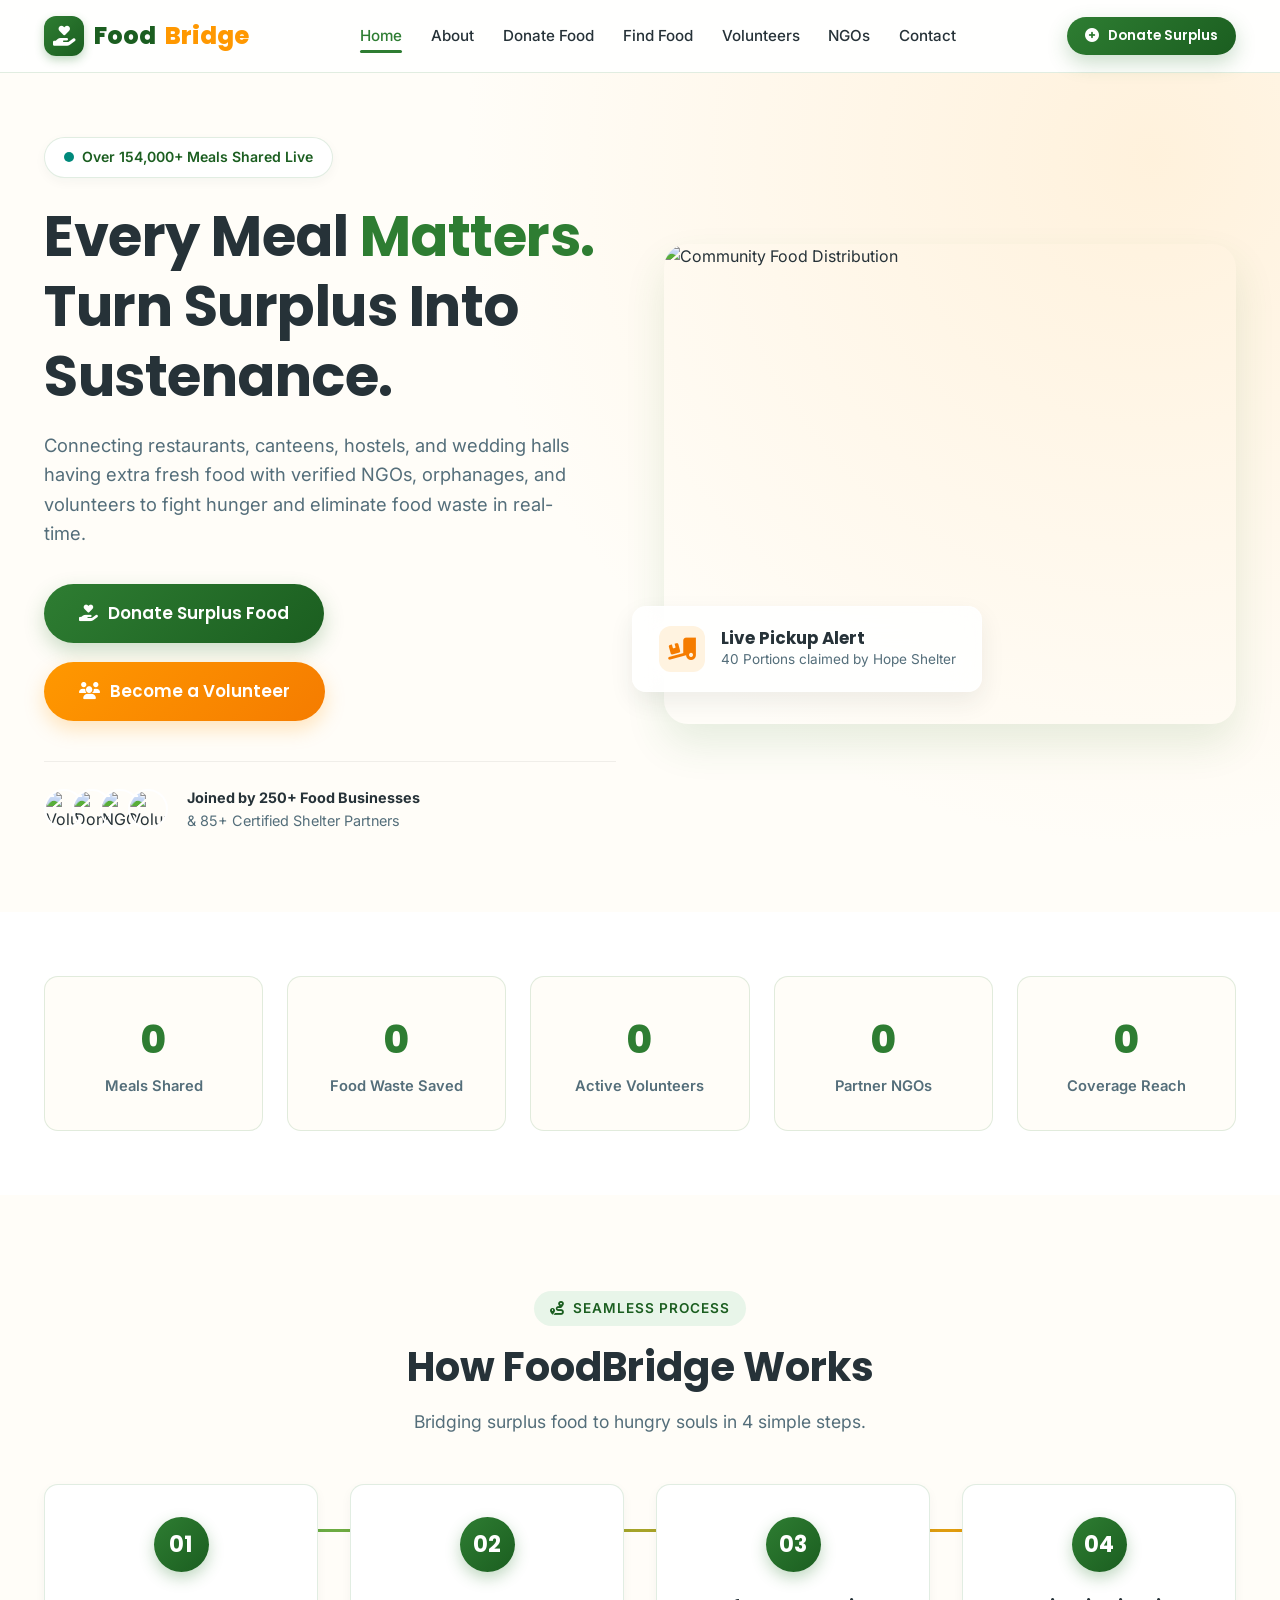
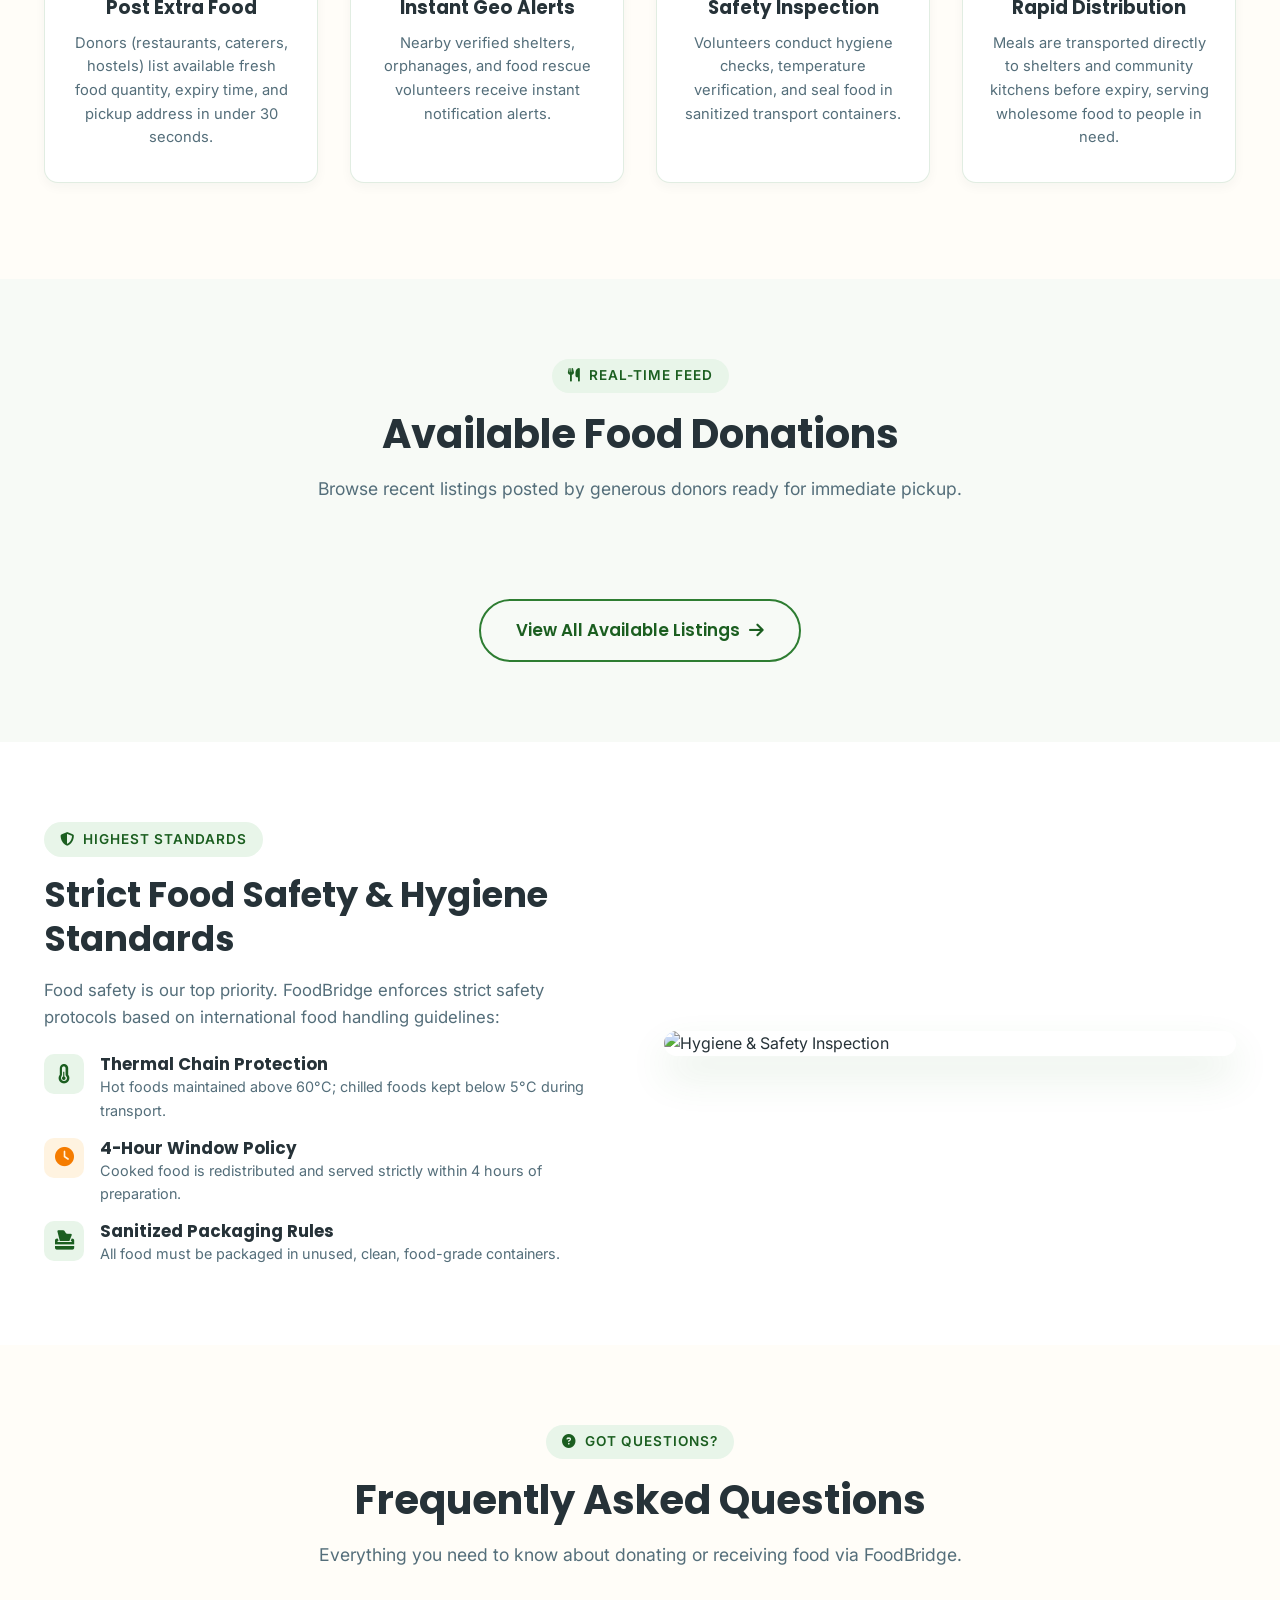
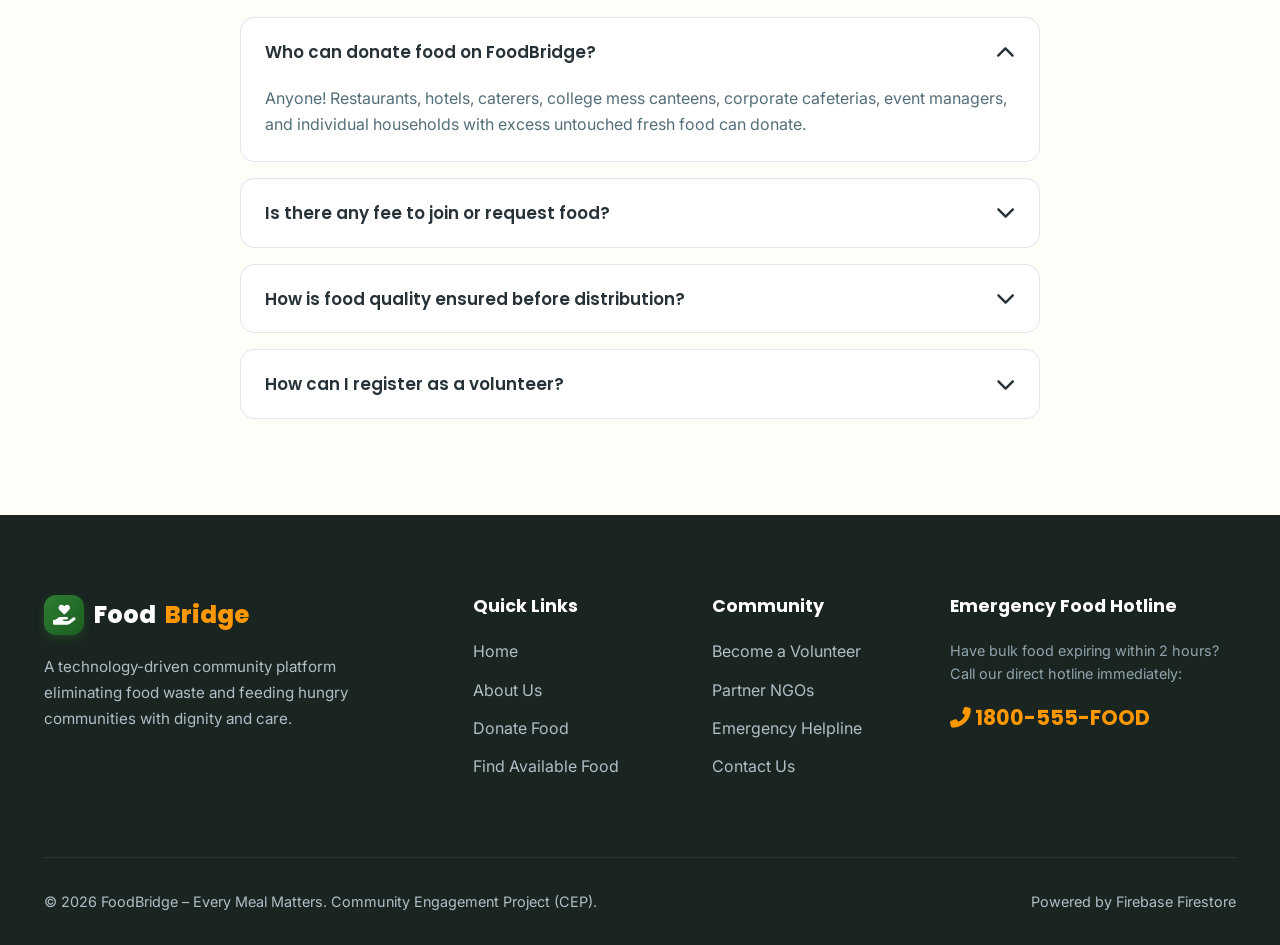
==== index.html @ dc54fd7d "Add files via upload" ====
<!DOCTYPE html>
<html lang="en">
<head>
  <meta charset="UTF-8">
  <meta name="viewport" content="width=device-width, initial-scale=1.0">
  <title>FoodBridge – Every Meal Matters | Surplus Food Redistribution</title>
  <meta name="description" content="FoodBridge connects restaurants, hostels, event hosts, and individuals having extra fresh food with NGOs, shelters, and volunteers to eliminate hunger and reduce food waste.">
  
  <!-- Google Fonts & FontAwesome -->
  <link rel="preconnect" href="https://fonts.googleapis.com">
  <link rel="preconnect" href="https://fonts.gstatic.com" crossorigin>
  <link href="https://fonts.googleapis.com/css2?family=Inter:wght@400;500;600;700&family=Poppins:wght@600;700;800&display=swap" rel="stylesheet">
  <link rel="stylesheet" href="https://cdnjs.cloudflare.com/ajax/libs/font-awesome/6.4.0/css/all.min.css">
  
  <!-- Custom Stylesheet -->
  <link rel="stylesheet" href="style.css">
</head>
<body>

  <!-- NAVIGATION BAR -->
  <header class="navbar">
    <div class="container">
      <a href="index.html" class="logo">
        <div class="logo-icon"><i class="fas fa-hand-holding-heart"></i></div>
        Food<span>Bridge</span>
      </a>

      <nav class="nav-links" id="navLinks">
        <a href="index.html" class="nav-link active">Home</a>
        <a href="about.html" class="nav-link">About</a>
        <a href="donate.html" class="nav-link">Donate Food</a>
        <a href="findfood.html" class="nav-link">Find Food</a>
        <a href="volunteer.html" class="nav-link">Volunteers</a>
        <a href="ngo.html" class="nav-link">NGOs</a>
        <a href="contact.html" class="nav-link">Contact</a>
      </nav>

      <div class="nav-actions">
        <a href="donate.html" class="btn btn-primary btn-sm">
          <i class="fas fa-plus-circle"></i> Donate Surplus
        </a>
        <button class="mobile-toggle" id="mobileToggle" aria-label="Toggle Menu">
          <i class="fas fa-bars"></i>
        </button>
      </div>
    </div>
  </header>

  <!-- HERO SECTION -->
  <section class="hero">
    <div class="container">
      <div class="hero-grid">
        <div class="hero-content">
          <div class="hero-badge">
            <span class="pulse-dot"></span> Over 154,000+ Meals Shared Live
          </div>
          <h1 class="hero-title">Every Meal <span class="highlight-text">Matters.</span> Turn Surplus Into Sustenance.</h1>
          <p class="hero-description">
            Connecting restaurants, canteens, hostels, and wedding halls having extra fresh food with verified NGOs, orphanages, and volunteers to fight hunger and eliminate food waste in real-time.
          </p>
          <div class="hero-ctas">
            <a href="donate.html" class="btn btn-primary btn-lg">
              <i class="fas fa-hand-holding-heart"></i> Donate Surplus Food
            </a>
            <a href="volunteer.html" class="btn btn-secondary btn-lg">
              <i class="fas fa-users"></i> Become a Volunteer
            </a>
          </div>
          <div class="hero-trust">
            <div class="avatar-group">
              <img src="https://images.unsplash.com/photo-1534528741775-53994a69daeb?auto=format&fit=crop&w=120&q=80" alt="Volunteer">
              <img src="https://images.unsplash.com/photo-1507003211169-0a1dd7228f2d?auto=format&fit=crop&w=120&q=80" alt="Donor">
              <img src="https://images.unsplash.com/photo-1494790108377-be9c29b29330?auto=format&fit=crop&w=120&q=80" alt="NGO Lead">
              <img src="https://images.unsplash.com/photo-1500648767791-00dcc994a43e?auto=format&fit=crop&w=120&q=80" alt="Volunteer">
            </div>
            <div class="hero-trust-text">
              <strong>Joined by 250+ Food Businesses</strong><br>
              &amp; 85+ Certified Shelter Partners
            </div>
          </div>
        </div>

        <div class="hero-image-wrapper">
          <div class="hero-image-card">
            <img src="https://images.unsplash.com/photo-1488521787991-ed7bbaae773c?auto=format&fit=crop&w=800&q=80" alt="Community Food Distribution">
          </div>
          <div class="floating-impact-card">
            <div class="floating-icon">
              <i class="fas fa-truck-loading"></i>
            </div>
            <div>
              <h4 style="font-size: 1.05rem; color: var(--text-main);">Live Pickup Alert</h4>
              <p style="font-size: 0.85rem; color: var(--text-muted);">40 Portions claimed by Hope Shelter</p>
            </div>
          </div>
        </div>
      </div>
    </div>
  </section>

  <!-- IMPACT DASHBOARD (ANIMATED STATS) -->
  <section class="stats-section">
    <div class="container">
      <div class="stats-grid">
        <div class="stat-card">
          <div class="stat-number" data-target="154200" data-suffix="+">0</div>
          <div class="stat-label">Meals Shared</div>
        </div>
        <div class="stat-card">
          <div class="stat-number" data-target="42" data-suffix=" Tons">0</div>
          <div class="stat-label">Food Waste Saved</div>
        </div>
        <div class="stat-card">
          <div class="stat-number" data-target="1280" data-suffix="+">0</div>
          <div class="stat-label">Active Volunteers</div>
        </div>
        <div class="stat-card">
          <div class="stat-number" data-target="85" data-suffix="+">0</div>
          <div class="stat-label">Partner NGOs</div>
        </div>
        <div class="stat-card">
          <div class="stat-number" data-target="18" data-suffix=" Cities">0</div>
          <div class="stat-label">Coverage Reach</div>
        </div>
      </div>
    </div>
  </section>

  <!-- HOW IT WORKS TIMELINE -->
  <section class="how-it-works">
    <div class="container">
      <div class="text-center">
        <span class="section-tag"><i class="fas fa-route"></i> Seamless Process</span>
        <h2 class="section-title">How FoodBridge Works</h2>
        <p class="section-subtitle">Bridging surplus food to hungry souls in 4 simple steps.</p>
      </div>

      <div class="timeline-grid">
        <div class="timeline-step">
          <div class="step-number">01</div>
          <h3 class="step-title">Post Extra Food</h3>
          <p class="step-desc">Donors (restaurants, caterers, hostels) list available fresh food quantity, expiry time, and pickup address in under 30 seconds.</p>
        </div>

        <div class="timeline-step">
          <div class="step-number">02</div>
          <h3 class="step-title">Instant Geo Alerts</h3>
          <p class="step-desc">Nearby verified shelters, orphanages, and food rescue volunteers receive instant notification alerts.</p>
        </div>

        <div class="timeline-step">
          <div class="step-number">03</div>
          <h3 class="step-title">Safety Inspection</h3>
          <p class="step-desc">Volunteers conduct hygiene checks, temperature verification, and seal food in sanitized transport containers.</p>
        </div>

        <div class="timeline-step">
          <div class="step-number">04</div>
          <h3 class="step-title">Rapid Distribution</h3>
          <p class="step-desc">Meals are transported directly to shelters and community kitchens before expiry, serving wholesome food to people in need.</p>
        </div>
      </div>
    </div>
  </section>

  <!-- LIVE AVAILABLE DONATIONS BOARD -->
  <section class="donations-section">
    <div class="container">
      <div class="text-center">
        <span class="section-tag"><i class="fas fa-utensils"></i> Real-time Feed</span>
        <h2 class="section-title">Available Food Donations</h2>
        <p class="section-subtitle">Browse recent listings posted by generous donors ready for immediate pickup.</p>
      </div>

      <div class="cards-grid" id="foodCardsContainer">
        <!-- Rendered dynamically by script.js via Firebase Firestore -->
      </div>

      <div class="text-center" style="margin-top: 3rem;">
        <a href="findfood.html" class="btn btn-outline btn-lg">
          View All Available Listings <i class="fas fa-arrow-right"></i>
        </a>
      </div>
    </div>
  </section>

  <!-- FOOD SAFETY & QUALITY GUARANTEE -->
  <section style="padding: 5rem 0; background: white;">
    <div class="container">
      <div class="hero-grid" style="align-items: center;">
        <div>
          <span class="section-tag"><i class="fas fa-shield-alt"></i> Highest Standards</span>
          <h2 class="section-title" style="font-size: 2.2rem;">Strict Food Safety &amp; Hygiene Standards</h2>
          <p style="color: var(--text-muted); margin-bottom: 1.5rem; font-size: 1.05rem;">
            Food safety is our top priority. FoodBridge enforces strict safety protocols based on international food handling guidelines:
          </p>

          <div style="display: flex; flex-direction: column; gap: 1rem;">
            <div style="display: flex; gap: 1rem; align-items: flex-start;">
              <div style="width: 40px; height: 40px; background: var(--primary-subtle); color: var(--primary-dark); border-radius: 10px; display: flex; align-items: center; justify-content: center; font-size: 1.2rem; flex-shrink: 0;">
                <i class="fas fa-thermometer-half"></i>
              </div>
              <div>
                <h4 style="font-size: 1.05rem;">Thermal Chain Protection</h4>
                <p style="font-size: 0.9rem; color: var(--text-muted);">Hot foods maintained above 60°C; chilled foods kept below 5°C during transport.</p>
              </div>
            </div>

            <div style="display: flex; gap: 1rem; align-items: flex-start;">
              <div style="width: 40px; height: 40px; background: var(--secondary-light); color: var(--secondary-dark); border-radius: 10px; display: flex; align-items: center; justify-content: center; font-size: 1.2rem; flex-shrink: 0;">
                <i class="fas fa-clock"></i>
              </div>
              <div>
                <h4 style="font-size: 1.05rem;">4-Hour Window Policy</h4>
                <p style="font-size: 0.9rem; color: var(--text-muted);">Cooked food is redistributed and served strictly within 4 hours of preparation.</p>
              </div>
            </div>

            <div style="display: flex; gap: 1rem; align-items: flex-start;">
              <div style="width: 40px; height: 40px; background: var(--primary-subtle); color: var(--primary-dark); border-radius: 10px; display: flex; align-items: center; justify-content: center; font-size: 1.2rem; flex-shrink: 0;">
                <i class="fas fa-box-tissue"></i>
              </div>
              <div>
                <h4 style="font-size: 1.05rem;">Sanitized Packaging Rules</h4>
                <p style="font-size: 0.9rem; color: var(--text-muted);">All food must be packaged in unused, clean, food-grade containers.</p>
              </div>
            </div>
          </div>
        </div>

        <div>
          <img src="https://images.unsplash.com/photo-1576867757603-05b134ebc379?auto=format&fit=crop&w=700&q=80" alt="Hygiene & Safety Inspection" style="border-radius: var(--radius-lg); box-shadow: var(--shadow-lg);" />
        </div>
      </div>
    </div>
  </section>

  <!-- FAQ SECTION -->
  <section style="padding: 5rem 0; background: var(--bg-main);">
    <div class="container">
      <div class="text-center">
        <span class="section-tag"><i class="fas fa-question-circle"></i> Got Questions?</span>
        <h2 class="section-title">Frequently Asked Questions</h2>
        <p class="section-subtitle">Everything you need to know about donating or receiving food via FoodBridge.</p>
      </div>

      <div class="faq-container">
        <div class="faq-item active">
          <button class="faq-question">
            <span>Who can donate food on FoodBridge?</span>
            <i class="fas fa-chevron-down faq-icon"></i>
          </button>
          <div class="faq-answer">
            <p>Anyone! Restaurants, hotels, caterers, college mess canteens, corporate cafeterias, event managers, and individual households with excess untouched fresh food can donate.</p>
          </div>
        </div>

        <div class="faq-item">
          <button class="faq-question">
            <span>Is there any fee to join or request food?</span>
            <i class="fas fa-chevron-down faq-icon"></i>
          </button>
          <div class="faq-answer">
            <p>No. FoodBridge is a 100% free community engagement project platform dedicated to social welfare, zero waste, and hunger eradication.</p>
          </div>
        </div>

        <div class="faq-item">
          <button class="faq-question">
            <span>How is food quality ensured before distribution?</span>
            <i class="fas fa-chevron-down faq-icon"></i>
          </button>
          <div class="faq-answer">
            <p>Donors must confirm preparation time and dietary type. Our volunteer captains perform smell, visual, and temperature inspections upon pickup.</p>
          </div>
        </div>

        <div class="faq-item">
          <button class="faq-question">
            <span>How can I register as a volunteer?</span>
            <i class="fas fa-chevron-down faq-icon"></i>
          </button>
          <div class="faq-answer">
            <p>Simply navigate to our <a href="volunteer.html" style="color: var(--primary); font-weight: 600;">Volunteer Page</a>, select your area and preferred role, and fill in the quick registration form!</p>
          </div>
        </div>
      </div>
    </div>
  </section>

  <!-- FOOTER -->
  <footer class="footer">
    <div class="container">
      <div class="footer-grid">
        <div class="footer-brand">
          <a href="index.html" class="logo" style="color: white;">
            <div class="logo-icon"><i class="fas fa-hand-holding-heart"></i></div>
            Food<span style="color: var(--secondary);">Bridge</span>
          </a>
          <p class="footer-desc">
            A technology-driven community platform eliminating food waste and feeding hungry communities with dignity and care.
          </p>
        </div>

        <div>
          <h4 class="footer-title">Quick Links</h4>
          <ul class="footer-links">
            <li><a href="index.html">Home</a></li>
            <li><a href="about.html">About Us</a></li>
            <li><a href="donate.html">Donate Food</a></li>
            <li><a href="findfood.html">Find Available Food</a></li>
          </ul>
        </div>

        <div>
          <h4 class="footer-title">Community</h4>
          <ul class="footer-links">
            <li><a href="volunteer.html">Become a Volunteer</a></li>
            <li><a href="ngo.html">Partner NGOs</a></li>
            <li><a href="contact.html">Emergency Helpline</a></li>
            <li><a href="contact.html">Contact Us</a></li>
          </ul>
        </div>

        <div>
          <h4 class="footer-title">Emergency Food Hotline</h4>
          <p style="font-size: 0.9rem; color: #90A4AE; margin-bottom: 1rem;">Have bulk food expiring within 2 hours? Call our direct hotline immediately:</p>
          <a href="tel:1800555FOOD" style="font-family: 'Poppins', sans-serif; font-size: 1.3rem; font-weight: 700; color: var(--secondary);">
            <i class="fas fa-phone-alt"></i> 1800-555-FOOD
          </a>
        </div>
      </div>

      <div class="footer-bottom">
        <p>&copy; 2026 FoodBridge – Every Meal Matters. Community Engagement Project (CEP).</p>
        <p>Powered by Firebase Firestore</p>
      </div>
    </div>
  </footer>

  <!-- BACK TO TOP BUTTON -->
  <button class="back-to-top" id="backToTop" aria-label="Back to Top">
    <i class="fas fa-arrow-up"></i>
  </button>

  <!-- CLAIM MODAL -->
  <div class="modal-overlay" id="claimModal">
    <div class="modal-box">
      <button class="modal-close" onclick="closeModal('claimModal')">&times;</button>
      <div id="claimModalBody"></div>
    </div>
  </div>

  <!-- Firebase & App ES Modules -->
  <script type="module" src="script.js"></script>
</body>
</html>
---- style.css ----
/* ==========================================================================
   FoodBridge - Every Meal Matters
   Comprehensive Modern Design System & Stylesheet
   ========================================================================== */

/* --------------------------------------------------------------------------
   1. CSS VARIABLES & DESIGN TOKENS
   -------------------------------------------------------------------------- */
:root {
  /* Brand Palette */
  --primary: #2E7D32;           /* Forest Emerald Green */
  --primary-dark: #1B5E20;      /* Deep Emerald */
  --primary-light: #4CAF50;     /* Vibrant Leaf Green */
  --primary-subtle: #E8F5E9;    /* Soft Mint Tint */
  
  --secondary: #FF9800;         /* Warm Amber Orange */
  --secondary-dark: #F57C00;    /* Deep Amber */
  --secondary-light: #FFF3E0;   /* Light Peach Tint */
  
  --accent-teal: #00897B;       /* Fresh Teal Accent */
  
  /* Neutrals & Surfaces */
  --bg-main: #FFFDF8;           /* Warm Cream White */
  --surface-white: #FFFFFF;
  --surface-card: #FFFFFF;
  --surface-glass: rgba(255, 255, 255, 0.85);
  --surface-dark: #1E293B;
  
  /* Typography Colors */
  --text-main: #263238;         /* Deep Slate */
  --text-muted: #546E7A;        /* Slate Gray */
  --text-light: #90A4AE;        /* Muted Light Gray */
  --text-white: #FFFFFF;
  
  /* UI Element Borders & Shadows */
  --border-color: rgba(46, 125, 50, 0.14);
  --border-light: #E0E6ED;
  --shadow-sm: 0 4px 12px rgba(38, 50, 56, 0.04);
  --shadow-md: 0 10px 25px rgba(38, 50, 56, 0.08);
  --shadow-lg: 0 20px 40px rgba(46, 125, 50, 0.12);
  --shadow-glow: 0 0 25px rgba(76, 175, 80, 0.25);
  
  /* Layout Dimensions & Radius */
  --radius-sm: 8px;
  --radius-md: 14px;
  --radius-lg: 24px;
  --radius-pill: 999px;
  --max-width: 1240px;
  
  /* Transitions & Animation */
  --transition-fast: 0.2s cubic-bezier(0.4, 0, 0.2, 1);
  --transition-normal: 0.35s cubic-bezier(0.4, 0, 0.2, 1);
  --transition-bounce: 0.5s cubic-bezier(0.68, -0.55, 0.265, 1.55);
}

/* --------------------------------------------------------------------------
   2. GLOBAL RESET & BASE STYLES
   -------------------------------------------------------------------------- */
* {
  margin: 0;
  padding: 0;
  box-sizing: border-box;
}

html {
  scroll-behavior: smooth;
  font-size: 16px;
}

body {
  font-family: 'Inter', system-ui, -apple-system, sans-serif;
  background-color: var(--bg-main);
  color: var(--text-main);
  line-height: 1.6;
  overflow-x: hidden;
  -webkit-font-smoothing: antialiased;
}

h1, h2, h3, h4, h5, h6 {
  font-family: 'Poppins', sans-serif;
  font-weight: 700;
  line-height: 1.25;
  color: var(--text-main);
}

a {
  text-decoration: none;
  color: inherit;
  transition: var(--transition-fast);
}

img {
  max-width: 100%;
  height: auto;
  display: block;
}

ul {
  list-style: none;
}

.container {
  width: 100%;
  max-width: var(--max-width);
  margin: 0 auto;
  padding: 0 1.5rem;
}

/* --------------------------------------------------------------------------
   3. TYPOGRAPHY & UTILITIES
   -------------------------------------------------------------------------- */
.text-center { text-align: center; }
.text-left { text-align: left; }
.text-right { text-align: right; }

.section-tag {
  display: inline-flex;
  align-items: center;
  gap: 0.5rem;
  padding: 0.4rem 1rem;
  background-color: var(--primary-subtle);
  color: var(--primary-dark);
  font-size: 0.85rem;
  font-weight: 600;
  border-radius: var(--radius-pill);
  text-transform: uppercase;
  letter-spacing: 1px;
  margin-bottom: 1rem;
}

.section-title {
  font-size: 2.5rem;
  margin-bottom: 1rem;
  color: var(--text-main);
  position: relative;
}

.section-subtitle {
  font-size: 1.1rem;
  color: var(--text-muted);
  max-width: 650px;
  margin: 0 auto 3rem auto;
}

.highlight-text {
  color: var(--primary);
  position: relative;
  display: inline-block;
}

.highlight-orange {
  color: var(--secondary);
}

/* --------------------------------------------------------------------------
   4. NAVIGATION BAR (STICKY & GLASSMORPHISM)
   -------------------------------------------------------------------------- */
.navbar {
  position: sticky;
  top: 0;
  z-index: 1000;
  background: var(--surface-glass);
  backdrop-filter: blur(12px);
  -webkit-backdrop-filter: blur(12px);
  border-bottom: 1px solid var(--border-color);
  padding: 1rem 0;
  transition: var(--transition-normal);
}

.navbar .container {
  display: flex;
  align-items: center;
  justify-content: space-between;
}

.logo {
  display: flex;
  align-items: center;
  gap: 0.6rem;
  font-family: 'Poppins', sans-serif;
  font-weight: 800;
  font-size: 1.5rem;
  color: var(--primary-dark);
}

.logo-icon {
  width: 40px;
  height: 40px;
  background: linear-gradient(135deg, var(--primary) 0%, var(--primary-dark) 100%);
  color: white;
  border-radius: 12px;
  display: flex;
  align-items: center;
  justify-content: center;
  font-size: 1.25rem;
  box-shadow: 0 4px 10px rgba(46, 125, 50, 0.3);
}

.logo span {
  color: var(--secondary);
}

.nav-links {
  display: flex;
  align-items: center;
  gap: 1.8rem;
}

.nav-link {
  font-size: 0.95rem;
  font-weight: 500;
  color: var(--text-main);
  position: relative;
  padding: 0.3rem 0;
}

.nav-link:hover,
.nav-link.active {
  color: var(--primary);
}

.nav-link::after {
  content: '';
  position: absolute;
  bottom: 0;
  left: 0;
  width: 0%;
  height: 2.5px;
  background-color: var(--primary);
  border-radius: 2px;
  transition: var(--transition-fast);
}

.nav-link:hover::after,
.nav-link.active::after {
  width: 100%;
}

.nav-actions {
  display: flex;
  align-items: center;
  gap: 1rem;
}

.mobile-toggle {
  display: none;
  background: none;
  border: none;
  font-size: 1.5rem;
  color: var(--text-main);
  cursor: pointer;
  padding: 0.5rem;
}

/* --------------------------------------------------------------------------
   5. BUTTONS & INTERACTIVE ELEMENTS
   -------------------------------------------------------------------------- */
.btn {
  display: inline-flex;
  align-items: center;
  justify-content: center;
  gap: 0.6rem;
  padding: 0.75rem 1.6rem;
  font-family: 'Poppins', sans-serif;
  font-size: 0.95rem;
  font-weight: 600;
  border-radius: var(--radius-pill);
  cursor: pointer;
  border: none;
  outline: none;
  transition: var(--transition-normal);
  white-space: nowrap;
}

.btn-primary {
  background: linear-gradient(135deg, var(--primary) 0%, var(--primary-dark) 100%);
  color: var(--text-white);
  box-shadow: 0 8px 20px rgba(46, 125, 50, 0.25);
}

.btn-primary:hover {
  transform: translateY(-3px);
  box-shadow: 0 12px 25px rgba(46, 125, 50, 0.35);
}

.btn-secondary {
  background: linear-gradient(135deg, var(--secondary) 0%, var(--secondary-dark) 100%);
  color: var(--text-white);
  box-shadow: 0 8px 20px rgba(255, 152, 0, 0.25);
}

.btn-secondary:hover {
  transform: translateY(-3px);
  box-shadow: 0 12px 25px rgba(255, 152, 0, 0.35);
}

.btn-outline {
  background: transparent;
  color: var(--primary-dark);
  border: 2px solid var(--primary);
}

.btn-outline:hover {
  background: var(--primary-subtle);
  transform: translateY(-3px);
}

.btn-sm {
  padding: 0.5rem 1.1rem;
  font-size: 0.85rem;
}

.btn-lg {
  padding: 1rem 2.2rem;
  font-size: 1.05rem;
}

/* --------------------------------------------------------------------------
   6. HERO SECTION
   -------------------------------------------------------------------------- */
.hero {
  position: relative;
  padding: 4rem 0 5rem 0;
  overflow: hidden;
  background: radial-gradient(circle at 90% 10%, rgba(255, 224, 178, 0.4) 0%, rgba(255, 253, 248, 0) 50%);
}

.hero-grid {
  display: grid;
  grid-template-columns: 1fr 1fr;
  gap: 3rem;
  align-items: center;
}

.hero-badge {
  display: inline-flex;
  align-items: center;
  gap: 0.5rem;
  padding: 0.5rem 1.2rem;
  background: var(--surface-white);
  border: 1px solid var(--border-color);
  border-radius: var(--radius-pill);
  font-size: 0.88rem;
  font-weight: 600;
  color: var(--primary-dark);
  box-shadow: var(--shadow-sm);
  margin-bottom: 1.5rem;
}

.pulse-dot {
  width: 10px;
  height: 10px;
  background-color: var(--accent-teal);
  border-radius: 50%;
  box-shadow: 0 0 0 rgba(0, 137, 123, 0.4);
  animation: pulse 2s infinite;
}

@keyframes pulse {
  0% { box-shadow: 0 0 0 0 rgba(0, 137, 123, 0.7); }
  70% { box-shadow: 0 0 0 10px rgba(0, 137, 123, 0); }
  100% { box-shadow: 0 0 0 0 rgba(0, 137, 123, 0); }
}

.hero-title {
  font-size: 3.5rem;
  letter-spacing: -0.5px;
  margin-bottom: 1.2rem;
  color: var(--text-main);
}

.hero-description {
  font-size: 1.15rem;
  color: var(--text-muted);
  margin-bottom: 2.2rem;
  max-width: 540px;
}

.hero-ctas {
  display: flex;
  align-items: center;
  gap: 1.2rem;
  flex-wrap: wrap;
  margin-bottom: 2.5rem;
}

.hero-trust {
  display: flex;
  align-items: center;
  gap: 1.2rem;
  padding-top: 1.5rem;
  border-top: 1px solid rgba(0,0,0,0.06);
}

.avatar-group {
  display: flex;
}

.avatar-group img {
  width: 40px;
  height: 40px;
  border-radius: 50%;
  border: 2px solid white;
  margin-left: -12px;
  object-fit: cover;
}

.avatar-group img:first-child {
  margin-left: 0;
}

.hero-trust-text {
  font-size: 0.9rem;
  color: var(--text-muted);
}

.hero-trust-text strong {
  color: var(--text-main);
}

.hero-image-wrapper {
  position: relative;
}

.hero-image-card {
  position: relative;
  border-radius: var(--radius-lg);
  overflow: hidden;
  box-shadow: var(--shadow-lg);
}

.hero-image-card img {
  width: 100%;
  height: 480px;
  object-fit: cover;
  transition: transform 0.5s ease;
}

.hero-image-card:hover img {
  transform: scale(1.03);
}

.floating-impact-card {
  position: absolute;
  bottom: 2rem;
  left: -2rem;
  background: var(--surface-glass);
  backdrop-filter: blur(16px);
  -webkit-backdrop-filter: blur(16px);
  padding: 1.2rem 1.6rem;
  border-radius: var(--radius-md);
  border: 1px solid rgba(255, 255, 255, 0.8);
  box-shadow: var(--shadow-md);
  display: flex;
  align-items: center;
  gap: 1rem;
  animation: float 4s ease-in-out infinite;
}

@keyframes float {
  0%, 100% { transform: translateY(0); }
  50% { transform: translateY(-10px); }
}

.floating-icon {
  width: 46px;
  height: 46px;
  background: var(--secondary-light);
  color: var(--secondary-dark);
  border-radius: 12px;
  display: flex;
  align-items: center;
  justify-content: center;
  font-size: 1.4rem;
}

/* --------------------------------------------------------------------------
   7. STATS & IMPACT DASHBOARD
   -------------------------------------------------------------------------- */
.stats-section {
  padding: 4rem 0;
  background-color: var(--surface-white);
  border-y: 1px solid var(--border-color);
}

.stats-grid {
  display: grid;
  grid-template-columns: repeat(5, 1fr);
  gap: 1.5rem;
}

.stat-card {
  background: var(--bg-main);
  padding: 2rem 1.2rem;
  border-radius: var(--radius-md);
  text-align: center;
  border: 1px solid var(--border-color);
  transition: var(--transition-normal);
}

.stat-card:hover {
  transform: translateY(-5px);
  box-shadow: var(--shadow-md);
  border-color: var(--primary);
}

.stat-number {
  font-family: 'Poppins', sans-serif;
  font-size: 2.4rem;
  font-weight: 800;
  color: var(--primary);
  margin-bottom: 0.3rem;
  display: flex;
  align-items: center;
  justify-content: center;
}

.stat-label {
  font-size: 0.92rem;
  font-weight: 600;
  color: var(--text-muted);
}

/* --------------------------------------------------------------------------
   8. HOW IT WORKS (HORIZONTAL TIMELINE)
   -------------------------------------------------------------------------- */
.how-it-works {
  padding: 6rem 0;
}

.timeline-grid {
  display: grid;
  grid-template-columns: repeat(4, 1fr);
  gap: 2rem;
  position: relative;
}

.timeline-grid::before {
  content: '';
  position: absolute;
  top: 45px;
  left: 10%;
  right: 10%;
  height: 3px;
  background: linear-gradient(90deg, var(--primary-light) 0%, var(--secondary) 100%);
  z-index: 1;
}

.timeline-step {
  position: relative;
  z-index: 2;
  background: var(--surface-white);
  padding: 2rem 1.5rem;
  border-radius: var(--radius-md);
  border: 1px solid var(--border-color);
  box-shadow: var(--shadow-sm);
  transition: var(--transition-normal);
  text-align: center;
}

.timeline-step:hover {
  transform: translateY(-8px);
  box-shadow: var(--shadow-md);
}

.step-number {
  width: 55px;
  height: 55px;
  background: linear-gradient(135deg, var(--primary) 0%, var(--primary-dark) 100%);
  color: white;
  font-family: 'Poppins', sans-serif;
  font-weight: 700;
  font-size: 1.4rem;
  border-radius: 50%;
  display: flex;
  align-items: center;
  justify-content: center;
  margin: 0 auto 1.5rem auto;
  box-shadow: 0 6px 15px rgba(46, 125, 50, 0.3);
}

.step-title {
  font-size: 1.15rem;
  margin-bottom: 0.8rem;
}

.step-desc {
  font-size: 0.92rem;
  color: var(--text-muted);
}

/* --------------------------------------------------------------------------
   9. FEATURED DONATION CARDS (LIVE BOARD)
   -------------------------------------------------------------------------- */
.donations-section {
  padding: 5rem 0;
  background-color: #F7FAF6;
}

.cards-grid {
  display: grid;
  grid-template-columns: repeat(auto-fill, minmax(320px, 1fr));
  gap: 2rem;
}

.food-card {
  background: var(--surface-white);
  border-radius: var(--radius-md);
  overflow: hidden;
  border: 1px solid var(--border-light);
  box-shadow: var(--shadow-sm);
  transition: var(--transition-normal);
  display: flex;
  flex-direction: column;
}

.food-card:hover {
  transform: translateY(-6px);
  box-shadow: var(--shadow-md);
}

.food-card-img {
  position: relative;
  height: 200px;
  overflow: hidden;
}

.food-card-img img {
  width: 100%;
  height: 100%;
  object-fit: cover;
  transition: transform 0.4s ease;
}

.food-card:hover .food-card-img img {
  transform: scale(1.05);
}

.badge-diet {
  position: absolute;
  top: 1rem;
  left: 1rem;
  padding: 0.3rem 0.8rem;
  border-radius: var(--radius-pill);
  font-size: 0.78rem;
  font-weight: 700;
  text-transform: uppercase;
  color: white;
  box-shadow: 0 4px 10px rgba(0,0,0,0.15);
}

.badge-veg {
  background-color: #2E7D32;
}

.badge-nonveg {
  background-color: #D32F2F;
}

.badge-expiry {
  position: absolute;
  top: 1rem;
  right: 1rem;
  background: rgba(38, 50, 56, 0.85);
  backdrop-filter: blur(4px);
  color: white;
  padding: 0.3rem 0.8rem;
  border-radius: var(--radius-pill);
  font-size: 0.78rem;
  font-weight: 600;
}

.food-card-body {
  padding: 1.5rem;
  display: flex;
  flex-direction: column;
  flex-grow: 1;
}

.food-card-title {
  font-size: 1.25rem;
  margin-bottom: 0.5rem;
}

.food-meta {
  display: flex;
  flex-direction: column;
  gap: 0.4rem;
  margin-bottom: 1.2rem;
  font-size: 0.9rem;
  color: var(--text-muted);
}

.food-meta-item {
  display: flex;
  align-items: center;
  gap: 0.5rem;
}

.food-card-footer {
  margin-top: auto;
  padding-top: 1rem;
  border-top: 1px solid var(--border-light);
  display: flex;
  align-items: center;
  justify-content: space-between;
}

.donor-info {
  font-size: 0.85rem;
  color: var(--text-muted);
}

.donor-info strong {
  color: var(--text-main);
  display: block;
}

/* --------------------------------------------------------------------------
   10. MULTI-SECTION DONATION FORM & PREVIEW
   -------------------------------------------------------------------------- */
.donate-layout {
  display: grid;
  grid-template-columns: 1.4fr 1fr;
  gap: 3rem;
  padding: 4rem 0 6rem 0;
}

.form-card {
  background: var(--surface-white);
  border-radius: var(--radius-lg);
  padding: 2.5rem;
  border: 1px solid var(--border-color);
  box-shadow: var(--shadow-md);
}

.form-section-title {
  font-size: 1.25rem;
  margin-bottom: 1.5rem;
  padding-bottom: 0.5rem;
  border-bottom: 2px solid var(--primary-subtle);
  color: var(--primary-dark);
  display: flex;
  align-items: center;
  gap: 0.6rem;
}

.form-group {
  margin-bottom: 1.4rem;
}

.form-label {
  display: block;
  font-size: 0.9rem;
  font-weight: 600;
  margin-bottom: 0.5rem;
  color: var(--text-main);
}

.form-control {
  width: 100%;
  padding: 0.85rem 1.1rem;
  font-family: 'Inter', sans-serif;
  font-size: 0.95rem;
  border: 1px solid var(--border-light);
  border-radius: var(--radius-sm);
  background-color: #FAFAFA;
  transition: var(--transition-fast);
}

.form-control:focus {
  outline: none;
  border-color: var(--primary);
  background-color: var(--surface-white);
  box-shadow: 0 0 0 4px rgba(46, 125, 50, 0.1);
}

.form-row {
  display: grid;
  grid-template-columns: 1fr 1fr;
  gap: 1.2rem;
}

.pill-radios {
  display: flex;
  gap: 1rem;
}

.radio-pill {
  flex: 1;
  text-align: center;
}

.radio-pill input {
  display: none;
}

.radio-pill label {
  display: block;
  padding: 0.75rem;
  border: 1px solid var(--border-light);
  border-radius: var(--radius-sm);
  cursor: pointer;
  font-weight: 600;
  font-size: 0.9rem;
  transition: var(--transition-fast);
  background-color: #FAFAFA;
}

.radio-pill input:checked + label {
  background-color: var(--primary-subtle);
  border-color: var(--primary);
  color: var(--primary-dark);
}

.file-dropzone {
  border: 2px dashed var(--border-color);
  border-radius: var(--radius-md);
  padding: 2rem 1rem;
  text-align: center;
  background-color: #FAFDF9;
  cursor: pointer;
  transition: var(--transition-fast);
}

.file-dropzone:hover {
  background-color: var(--primary-subtle);
  border-color: var(--primary);
}

.preview-sidebar {
  position: sticky;
  top: 100px;
}

/* --------------------------------------------------------------------------
   11. VOLUNTEER & NGO DIRECTORY CARDS
   -------------------------------------------------------------------------- */
.grid-3 {
  display: grid;
  grid-template-columns: repeat(3, 1fr);
  gap: 2rem;
}

.info-card {
  background: var(--surface-white);
  padding: 2.5rem 2rem;
  border-radius: var(--radius-md);
  border: 1px solid var(--border-color);
  box-shadow: var(--shadow-sm);
  transition: var(--transition-normal);
  text-align: center;
}

.info-card:hover {
  transform: translateY(-6px);
  box-shadow: var(--shadow-md);
}

.info-icon {
  width: 65px;
  height: 65px;
  background: var(--primary-subtle);
  color: var(--primary);
  font-size: 1.8rem;
  border-radius: 20px;
  display: flex;
  align-items: center;
  justify-content: center;
  margin: 0 auto 1.5rem auto;
}

.ngo-card {
  background: var(--surface-white);
  border-radius: var(--radius-md);
  padding: 2rem;
  border: 1px solid var(--border-light);
  box-shadow: var(--shadow-sm);
  display: flex;
  flex-direction: column;
  transition: var(--transition-normal);
}

.ngo-card:hover {
  transform: translateY(-6px);
  box-shadow: var(--shadow-md);
  border-color: var(--primary);
}

.ngo-header {
  display: flex;
  align-items: center;
  gap: 1rem;
  margin-bottom: 1.2rem;
}

.ngo-avatar {
  width: 55px;
  height: 55px;
  border-radius: 14px;
  background-color: var(--secondary-light);
  color: var(--secondary-dark);
  display: flex;
  align-items: center;
  justify-content: center;
  font-size: 1.5rem;
  font-weight: 700;
}

/* --------------------------------------------------------------------------
   12. FAQ ACCORDION & FOOD SAFETY
   -------------------------------------------------------------------------- */
.faq-container {
  max-width: 800px;
  margin: 0 auto;
}

.faq-item {
  background: var(--surface-white);
  border: 1px solid var(--border-light);
  border-radius: var(--radius-md);
  margin-bottom: 1rem;
  overflow: hidden;
  transition: var(--transition-fast);
}

.faq-question {
  width: 100%;
  padding: 1.3rem 1.5rem;
  background: none;
  border: none;
  text-align: left;
  font-family: 'Poppins', sans-serif;
  font-size: 1.05rem;
  font-weight: 600;
  color: var(--text-main);
  display: flex;
  justify-content: space-between;
  align-items: center;
  cursor: pointer;
}

.faq-icon {
  font-size: 1.2rem;
  transition: transform 0.3s ease;
}

.faq-answer {
  max-height: 0;
  overflow: hidden;
  padding: 0 1.5rem;
  color: var(--text-muted);
  transition: max-height 0.35s ease, padding 0.35s ease;
}

.faq-item.active .faq-answer {
  max-height: 300px;
  padding: 0 1.5rem 1.5rem 1.5rem;
}

.faq-item.active .faq-icon {
  transform: rotate(180deg);
}

/* --------------------------------------------------------------------------
   13. MODALS & TOAST NOTIFICATIONS
   -------------------------------------------------------------------------- */
.modal-overlay {
  position: fixed;
  top: 0;
  left: 0;
  width: 100%;
  height: 100%;
  background: rgba(30, 41, 59, 0.6);
  backdrop-filter: blur(6px);
  z-index: 2000;
  display: flex;
  align-items: center;
  justify-content: center;
  opacity: 0;
  pointer-events: none;
  transition: opacity 0.3s ease;
}

.modal-overlay.active {
  opacity: 1;
  pointer-events: all;
}

.modal-box {
  background: var(--surface-white);
  width: 90%;
  max-width: 550px;
  border-radius: var(--radius-lg);
  padding: 2.5rem;
  box-shadow: 0 25px 50px rgba(0,0,0,0.25);
  transform: scale(0.9);
  transition: transform 0.3s cubic-bezier(0.175, 0.885, 0.32, 1.275);
  position: relative;
}

.modal-overlay.active .modal-box {
  transform: scale(1);
}

.modal-close {
  position: absolute;
  top: 1.2rem;
  right: 1.2rem;
  background: #F1F5F9;
  border: none;
  width: 36px;
  height: 36px;
  border-radius: 50%;
  font-size: 1.2rem;
  cursor: pointer;
  display: flex;
  align-items: center;
  justify-content: center;
}

.toast {
  position: fixed;
  bottom: 2rem;
  right: 2rem;
  background: var(--surface-dark);
  color: white;
  padding: 1rem 1.8rem;
  border-radius: var(--radius-md);
  box-shadow: var(--shadow-lg);
  z-index: 3000;
  display: flex;
  align-items: center;
  gap: 0.8rem;
  transform: translateY(100px);
  opacity: 0;
  transition: all 0.35s ease;
}

.toast.show {
  transform: translateY(0);
  opacity: 1;
}

/* --------------------------------------------------------------------------
   14. FOOTER
   -------------------------------------------------------------------------- */
.footer {
  background-color: #1A2421;
  color: #B0BEC5;
  padding: 5rem 0 2rem 0;
}

.footer-grid {
  display: grid;
  grid-template-columns: 2fr 1fr 1fr 1.5fr;
  gap: 3rem;
  margin-bottom: 4rem;
}

.footer-brand .logo {
  color: white;
  margin-bottom: 1.2rem;
}

.footer-desc {
  font-size: 0.95rem;
  line-height: 1.7;
  max-width: 320px;
}

.footer-title {
  color: white;
  font-size: 1.1rem;
  margin-bottom: 1.4rem;
}

.footer-links li {
  margin-bottom: 0.8rem;
}

.footer-links a:hover {
  color: var(--secondary);
  padding-left: 4px;
}

.footer-bottom {
  padding-top: 2rem;
  border-top: 1px solid rgba(255, 255, 255, 0.08);
  display: flex;
  align-items: center;
  justify-content: space-between;
  font-size: 0.9rem;
}

.back-to-top {
  position: fixed;
  bottom: 2rem;
  right: 2rem;
  width: 48px;
  height: 48px;
  background: var(--primary);
  color: white;
  border-radius: 50%;
  display: flex;
  align-items: center;
  justify-content: center;
  font-size: 1.2rem;
  box-shadow: var(--shadow-md);
  cursor: pointer;
  opacity: 0;
  pointer-events: none;
  transition: var(--transition-normal);
  z-index: 999;
}

.back-to-top.show {
  opacity: 1;
  pointer-events: all;
}

.back-to-top:hover {
  background: var(--primary-dark);
  transform: translateY(-3px);
}

/* --------------------------------------------------------------------------
   15. RESPONSIVE BREAKPOINTS
   -------------------------------------------------------------------------- */
@media (max-width: 1024px) {
  .hero-grid { grid-template-columns: 1fr; text-align: center; }
  .hero-description { margin: 0 auto 2rem auto; }
  .hero-ctas { justify-content: center; }
  .hero-trust { justify-content: center; }
  .hero-image-card img { height: 380px; }
  .stats-grid { grid-template-columns: repeat(3, 1fr); }
  .timeline-grid { grid-template-columns: repeat(2, 1fr); gap: 2rem; }
  .timeline-grid::before { display: none; }
  .donate-layout { grid-template-columns: 1fr; }
  .footer-grid { grid-template-columns: 1fr 1fr; }
}

@media (max-width: 768px) {
  .nav-links {
    position: fixed;
    top: 70px;
    left: -100%;
    width: 100%;
    height: calc(100vh - 70px);
    background: var(--surface-white);
    flex-direction: column;
    padding: 2.5rem;
    align-items: flex-start;
    gap: 1.8rem;
    transition: var(--transition-normal);
    box-shadow: var(--shadow-lg);
  }
  
  .nav-links.active {
    left: 0;
  }
  
  .mobile-toggle { display: block; }
  .section-title { font-size: 2rem; }
  .hero-title { font-size: 2.5rem; }
  .stats-grid { grid-template-columns: repeat(2, 1fr); }
  .grid-3 { grid-template-columns: 1fr; }
  .form-row { grid-template-columns: 1fr; }
  .footer-grid { grid-template-columns: 1fr; }
  .footer-bottom { flex-direction: column; gap: 1rem; text-align: center; }
}
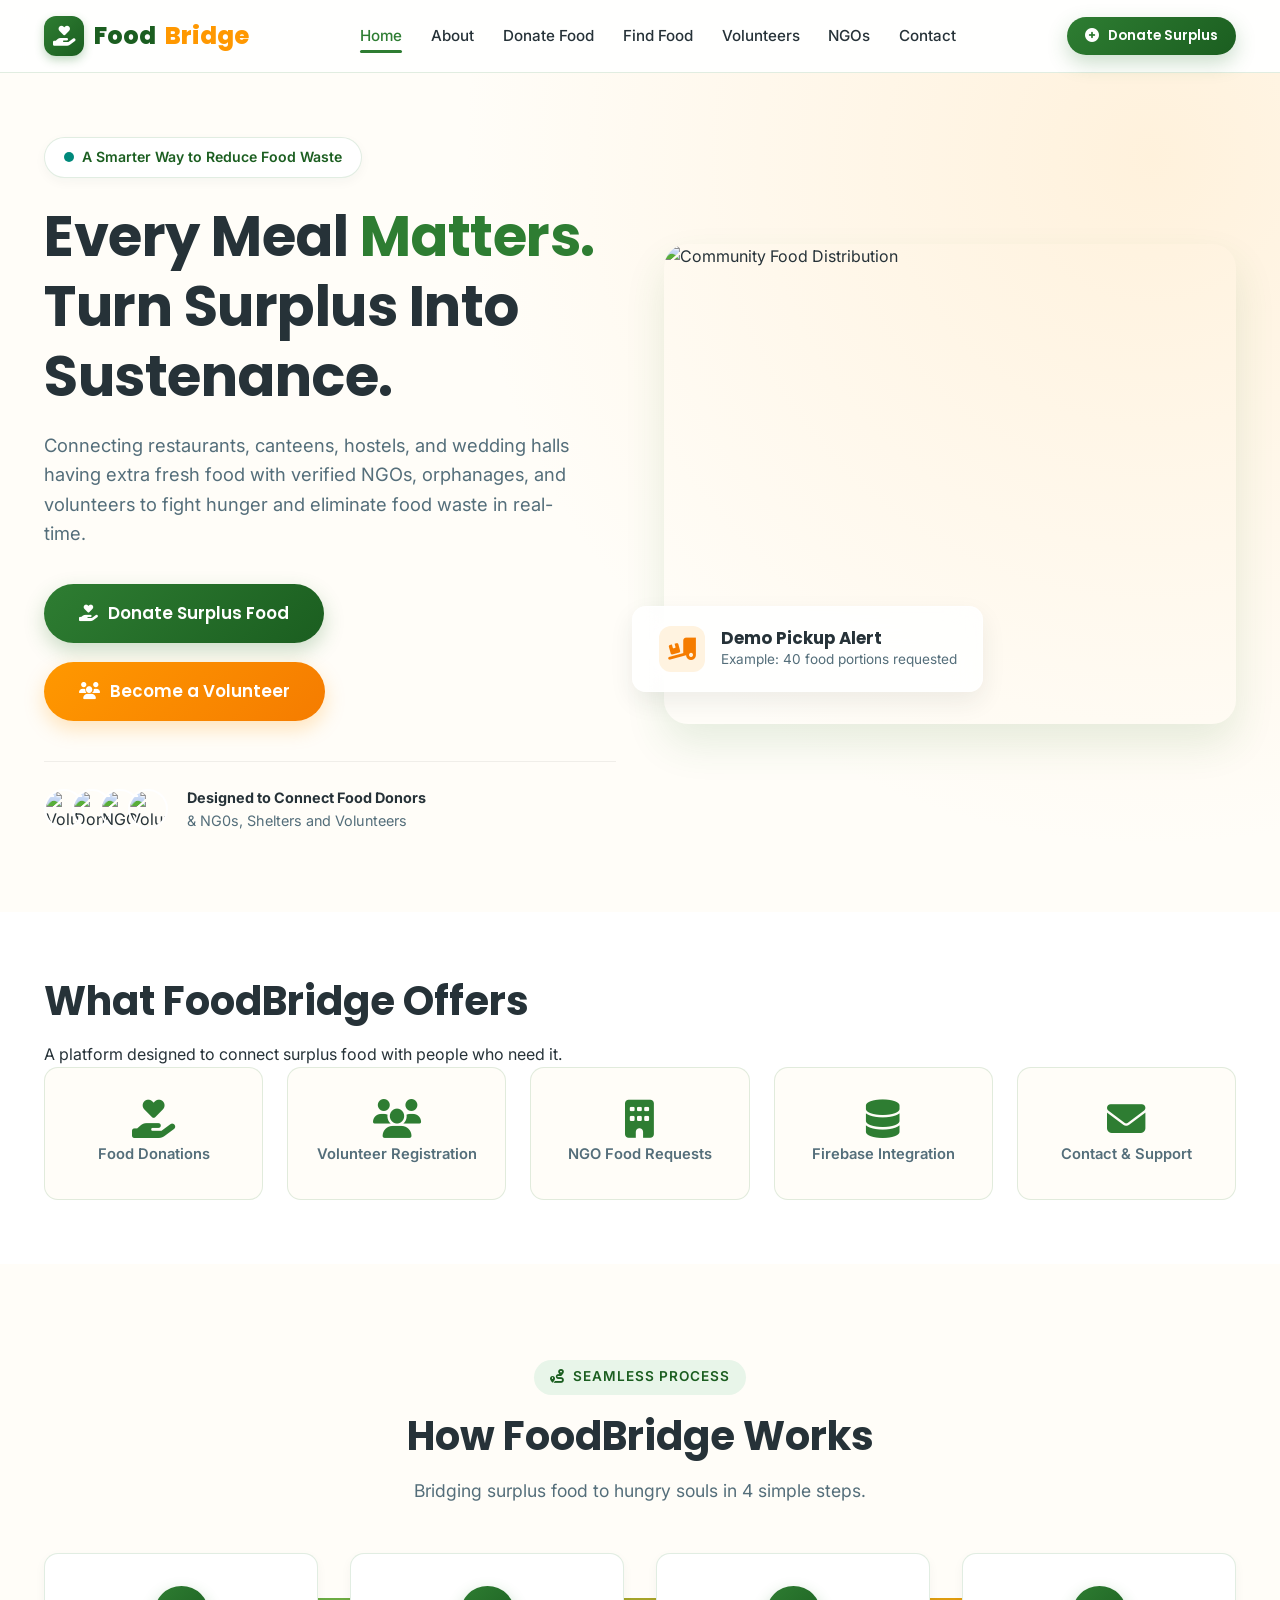
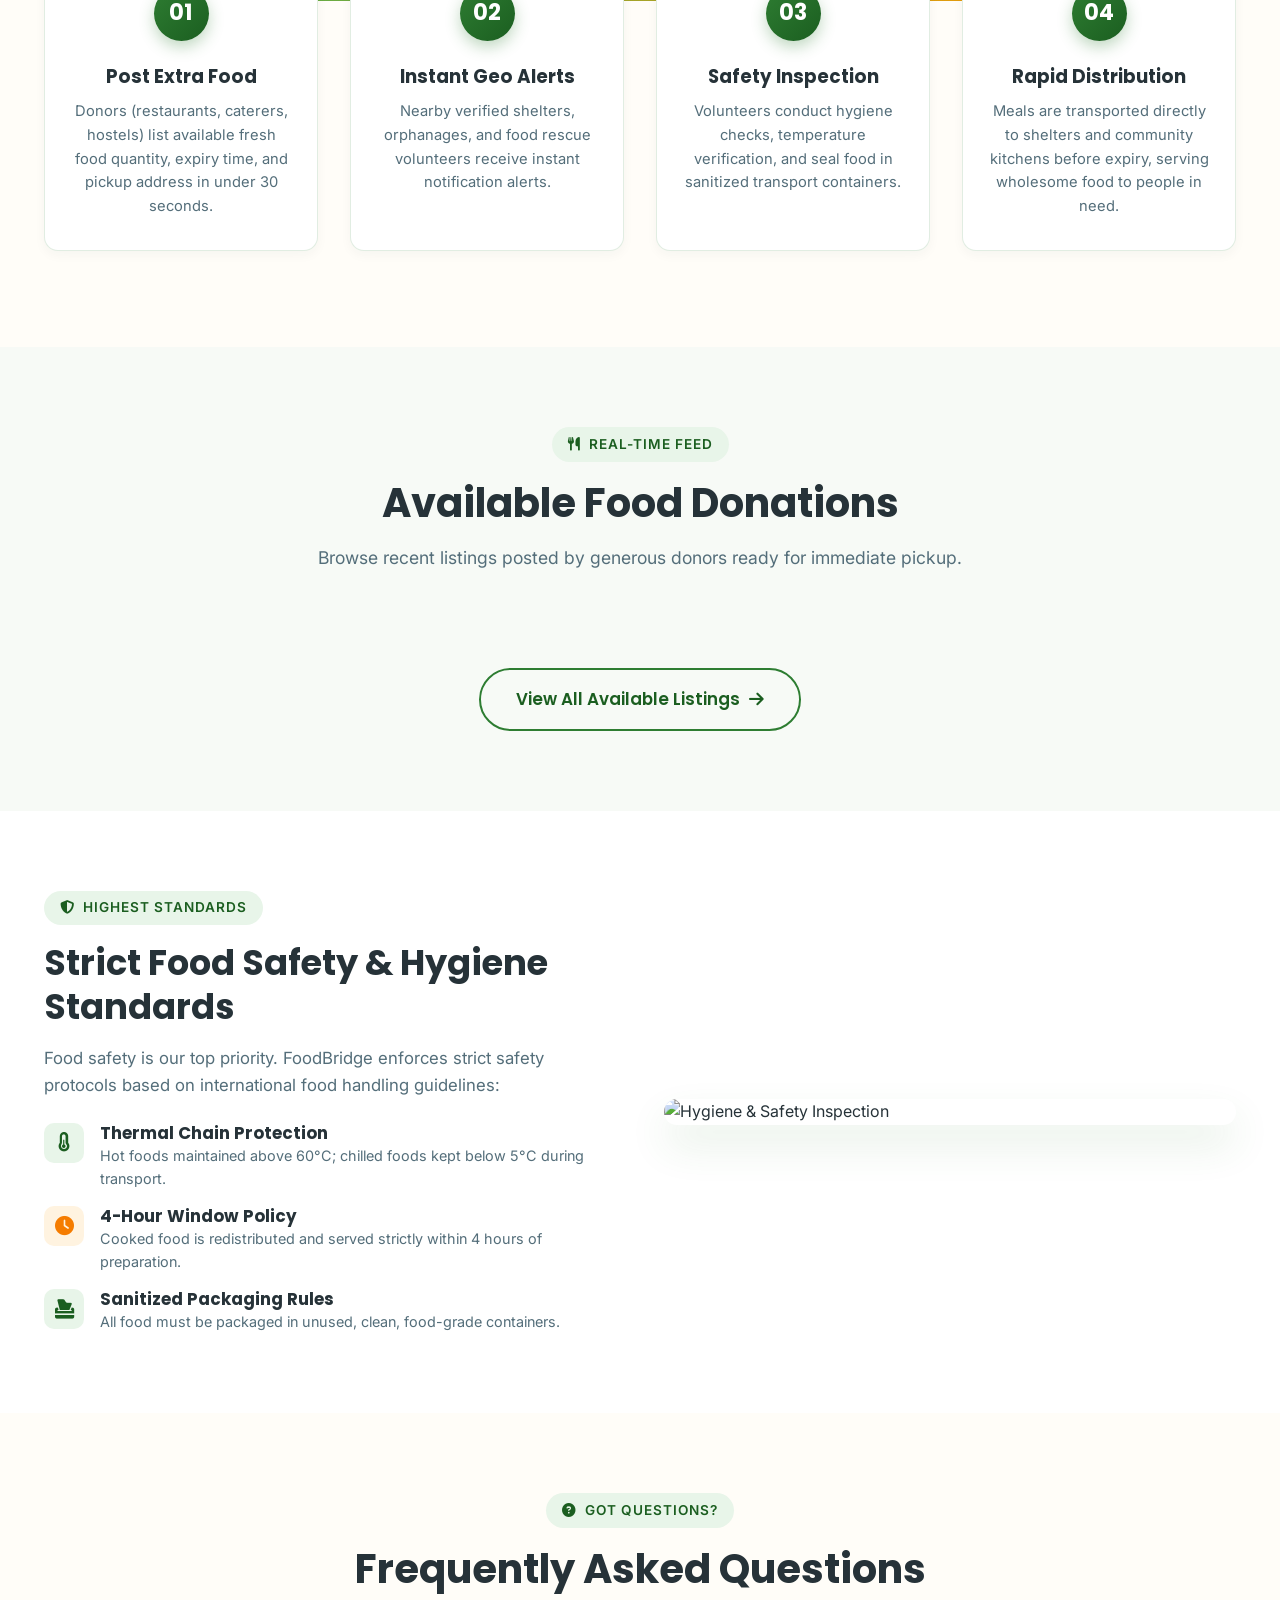
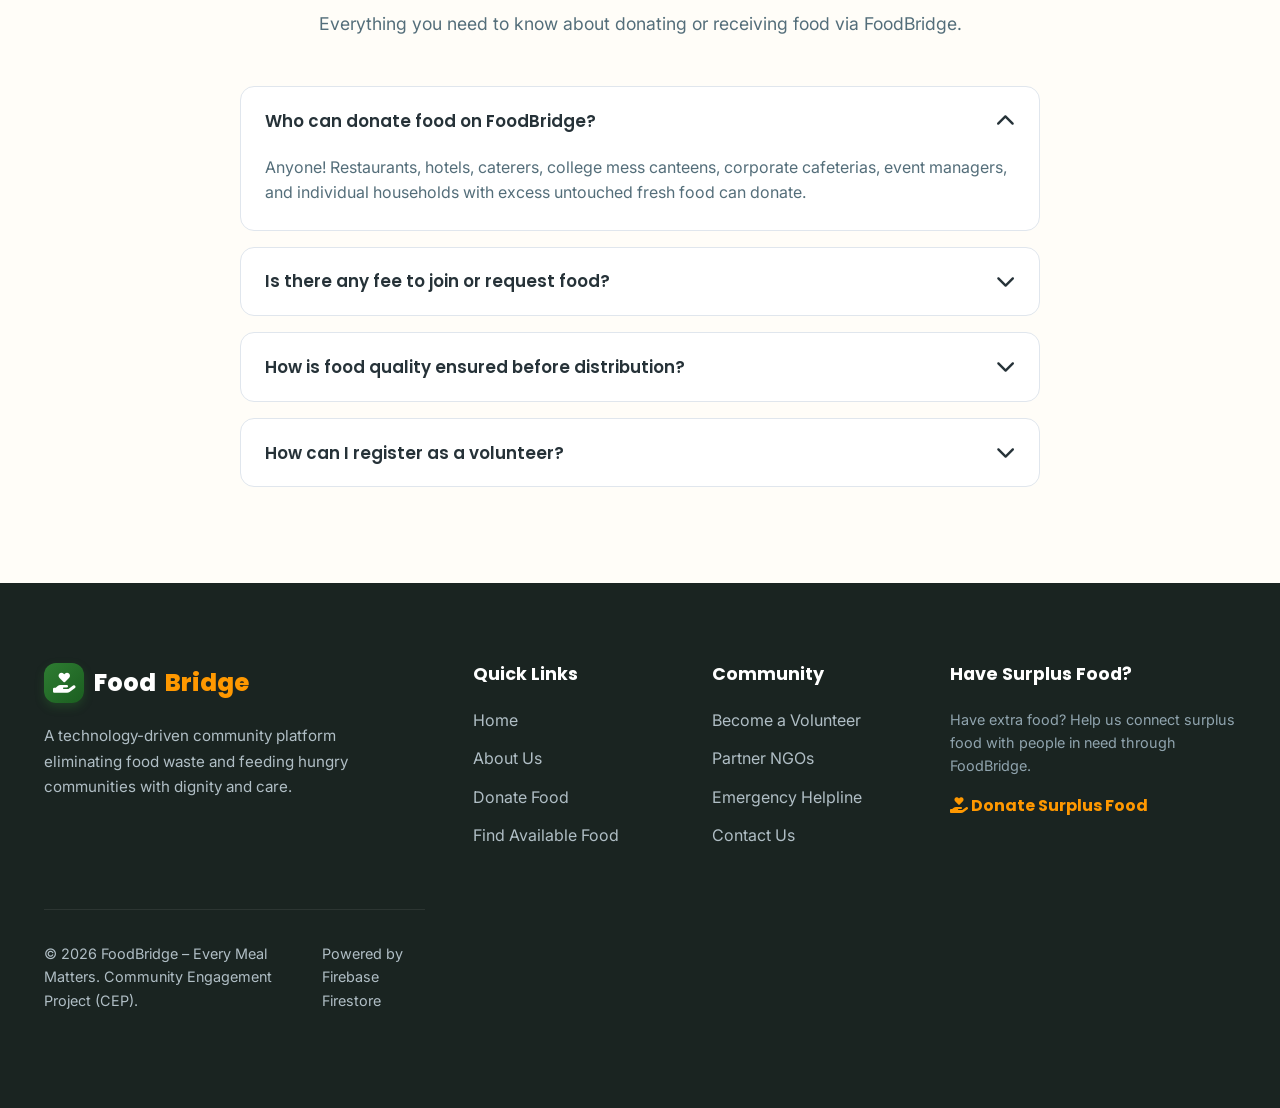
==== commit b0bb44a7: "Update index.html" ====
--- a/index.html
+++ b/index.html
@@ -52,7 +52,7 @@
       <div class="hero-grid">
         <div class="hero-content">
           <div class="hero-badge">
-            <span class="pulse-dot"></span> Over 154,000+ Meals Shared Live
+            <span class="pulse-dot"></span> A Smarter Way to Reduce Food Waste
           </div>
           <h1 class="hero-title">Every Meal <span class="highlight-text">Matters.</span> Turn Surplus Into Sustenance.</h1>
           <p class="hero-description">
@@ -74,8 +74,8 @@
               <img src="https://images.unsplash.com/photo-1500648767791-00dcc994a43e?auto=format&fit=crop&w=120&q=80" alt="Volunteer">
             </div>
             <div class="hero-trust-text">
-              <strong>Joined by 250+ Food Businesses</strong><br>
-              &amp; 85+ Certified Shelter Partners
+              <strong>Designed to Connect Food Donors</strong><br>
+              &amp; NG0s, Shelters and Volunteers
             </div>
           </div>
         </div>
@@ -89,42 +89,67 @@
               <i class="fas fa-truck-loading"></i>
             </div>
             <div>
-              <h4 style="font-size: 1.05rem; color: var(--text-main);">Live Pickup Alert</h4>
-              <p style="font-size: 0.85rem; color: var(--text-muted);">40 Portions claimed by Hope Shelter</p>
-            </div>
-          </div>
-        </div>
-      </div>
-    </div>
-  </section>
-
-  <!-- IMPACT DASHBOARD (ANIMATED STATS) -->
-  <section class="stats-section">
-    <div class="container">
-      <div class="stats-grid">
-        <div class="stat-card">
-          <div class="stat-number" data-target="154200" data-suffix="+">0</div>
-          <div class="stat-label">Meals Shared</div>
-        </div>
-        <div class="stat-card">
-          <div class="stat-number" data-target="42" data-suffix=" Tons">0</div>
-          <div class="stat-label">Food Waste Saved</div>
-        </div>
-        <div class="stat-card">
-          <div class="stat-number" data-target="1280" data-suffix="+">0</div>
-          <div class="stat-label">Active Volunteers</div>
-        </div>
-        <div class="stat-card">
-          <div class="stat-number" data-target="85" data-suffix="+">0</div>
-          <div class="stat-label">Partner NGOs</div>
-        </div>
-        <div class="stat-card">
-          <div class="stat-number" data-target="18" data-suffix=" Cities">0</div>
-          <div class="stat-label">Coverage Reach</div>
-        </div>
-      </div>
-    </div>
-  </section>
+              <h4 style="font-size: 1.05rem; color: var(--text-main);">Demo Pickup Alert</h4>
+              <p style="font-size: 0.85rem; color: var(--text-muted);">Example: 40 food portions requested</p>
+            </div>
+          </div>
+        </div>
+      </div>
+    </div>
+  </section>
+
+  <!-- FOODBRIDGE FEATURES -->
+<section class="stats-section">
+  <div class="container">
+
+    <div class="section-header">
+      <h2 class="section-title">What FoodBridge Offers</h2>
+      <p class="section-description">
+        A platform designed to connect surplus food
+        with people who need it.
+      </p>
+    </div>
+
+    <div class="stats-grid">
+
+      <div class="stat-card">
+        <div class="stat-number">
+          <i class="fas fa-hand-holding-heart"></i>
+        </div>
+        <div class="stat-label">Food Donations</div>
+      </div>
+
+      <div class="stat-card">
+        <div class="stat-number">
+          <i class="fas fa-users"></i>
+        </div>
+        <div class="stat-label">Volunteer Registration</div>
+      </div>
+
+      <div class="stat-card">
+        <div class="stat-number">
+          <i class="fas fa-building"></i>
+        </div>
+        <div class="stat-label">NGO Food Requests</div>
+      </div>
+
+      <div class="stat-card">
+        <div class="stat-number">
+          <i class="fas fa-database"></i>
+        </div>
+        <div class="stat-label">Firebase Integration</div>
+      </div>
+
+      <div class="stat-card">
+        <div class="stat-number">
+          <i class="fas fa-envelope"></i>
+        </div>
+        <div class="stat-label">Contact & Support</div>
+      </div>
+
+    </div>
+  </div>
+</section>
 
   <!-- HOW IT WORKS TIMELINE -->
   <section class="how-it-works">
@@ -323,13 +348,17 @@
         </div>
 
         <div>
-          <h4 class="footer-title">Emergency Food Hotline</h4>
-          <p style="font-size: 0.9rem; color: #90A4AE; margin-bottom: 1rem;">Have bulk food expiring within 2 hours? Call our direct hotline immediately:</p>
-          <a href="tel:1800555FOOD" style="font-family: 'Poppins', sans-serif; font-size: 1.3rem; font-weight: 700; color: var(--secondary);">
-            <i class="fas fa-phone-alt"></i> 1800-555-FOOD
+          <h4 class="footer-title">Have Surplus Food?</h4>
+          <p style="font-size: 0.9rem; color: #90A4AE; margin-bottom: 1rem;">
+            Have extra food? Help us connect surplus food
+            with people in need through FoodBridge.
+          </p>
+
+          <a href="donate.html"
+            style="font-family: 'Poppins', sans-serif; font-size: 1rem; font-weight: 700; color: var(--secondary);">
+             <i class="fas fa-hand-holding-heart"></i> Donate Surplus Food
           </a>
         </div>
-      </div>
 
       <div class="footer-bottom">
         <p>&copy; 2026 FoodBridge – Every Meal Matters. Community Engagement Project (CEP).</p>
